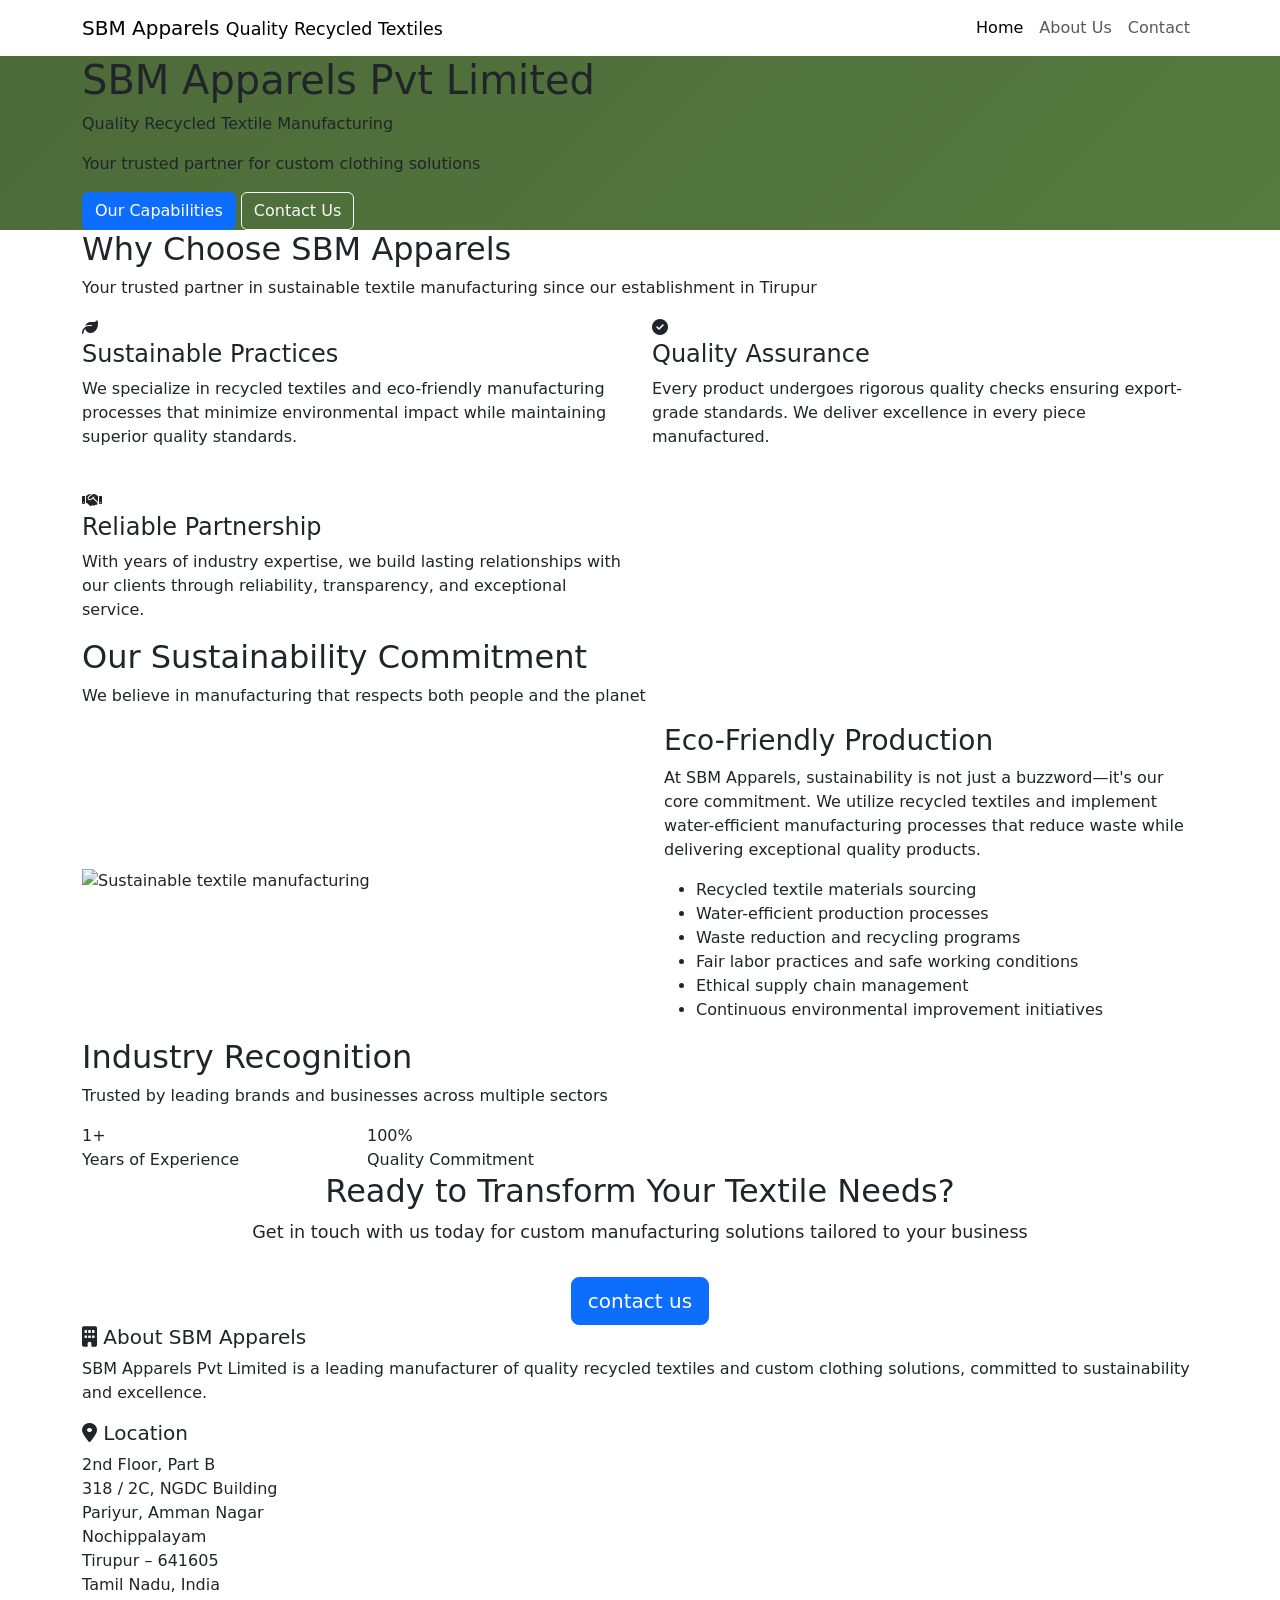
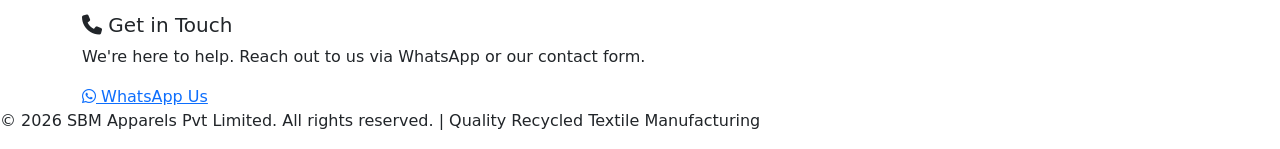
==== index.html @ 9c0b8562 "Add files via upload" ====
<!DOCTYPE html>
<html lang="en">
<head>
    <meta charset="UTF-8">
    <meta name="viewport" content="width=device-width, initial-scale=1.0">
    <meta name="description" content="SBM Apparels Pvt Limited - Quality Recycled Textile Manufacturing. Your trusted partner for custom clothing solutions.">
    <meta name="keywords" content="textile manufacturing, recycled textiles, custom clothing, sustainable fashion, Tirupur">
    <meta name="author" content="SBM Apparels Pvt Limited">

    <title>SBM Apparels - Quality Recycled Textile Manufacturing</title>

    <!-- Bootstrap 5 CSS -->
    <link href="https://cdn.jsdelivr.net/npm/bootstrap@5.3.0/dist/css/bootstrap.min.css" rel="stylesheet">

    <!-- Google Fonts -->
    <link rel="preconnect" href="https://fonts.googleapis.com">
    <link rel="preconnect" href="https://fonts.gstatic.com" crossorigin>
    <link href="https://fonts.googleapis.com/css2?family=Montserrat:wght@600;700;800&family=Open+Sans:wght@400;600;700&family=Poppins:wght@600;700;800&display=swap" rel="stylesheet">

    <!-- Font Awesome Icons -->
    <link rel="stylesheet" href="https://cdnjs.cloudflare.com/ajax/libs/font-awesome/6.4.0/css/all.min.css">

    <!-- Custom CSS -->
    <link rel="stylesheet" href="css/style.css">
</head>
<body>
    <!-- ========================================
         Navigation Bar
         ======================================== -->
    <nav class="navbar navbar-expand-lg navbar-light">
        <div class="container">
            <a class="navbar-brand" href="index.html">
                SBM Apparels
                <small>Quality Recycled Textiles</small>
            </a>
            <button class="navbar-toggler" type="button" data-bs-toggle="collapse" data-bs-target="#navbarNav" aria-controls="navbarNav" aria-expanded="false" aria-label="Toggle navigation">
                <span class="navbar-toggler-icon"></span>
            </button>
            <div class="collapse navbar-collapse" id="navbarNav">
                <ul class="navbar-nav ms-auto">
                    <li class="nav-item">
                        <a class="nav-link active" aria-current="page" href="index.html">Home</a>
                    </li>
                    <li class="nav-item">
                        <a class="nav-link" href="about.html">About Us</a>
                    </li>
                    <li class="nav-item">
                        <a class="nav-link" href="contact.html">Contact</a>
                    </li>
                </ul>
            </div>
        </div>
    </nav>

    <!-- ========================================
         Hero Section
         ======================================== -->
    <section class="hero" style="background: linear-gradient(135deg, rgba(45, 80, 22, 0.85) 0%, rgba(61, 107, 33, 0.85) 100%), url('https://images.unsplash.com/photo-1595777712802-146e77f70fbb?w=1200&h=600&fit=crop&q=80') center/cover; background-attachment: fixed;">
        <div class="container">
            <div class="hero-content">
                <h1>SBM Apparels Pvt Limited</h1>
                <p class="tagline">Quality Recycled Textile Manufacturing</p>
                <p class="description">Your trusted partner for custom clothing solutions</p>
                <div class="hero-buttons">
                    <a href="about.html" class="btn btn-primary">Our Capabilities</a>
                    <a href="contact.html" class="btn btn-outline-light">Contact Us</a>
                </div>
            </div>
        </div>
    </section>

    <!-- ========================================
         About Overview Section
         ======================================== -->
    <section class="white-bg">
        <div class="container">
            <div class="section-title">
                <h2>Why Choose SBM Apparels</h2>
                <p>Your trusted partner in sustainable textile manufacturing since our establishment in Tirupur</p>
            </div>
            <div class="row g-4">
                <div class="col-lg-6 col-md-6 col-sm-12">
                    <div class="feature-card">
                        <div class="feature-card-icon">
                            <i class="fas fa-leaf"></i>
                        </div>
                        <h4>Sustainable Practices</h4>
                        <p>We specialize in recycled textiles and eco-friendly manufacturing processes that minimize environmental impact while maintaining superior quality standards.</p>
                    </div>
                </div>
                <div class="col-lg-6 col-md-6 col-sm-12">
                    <div class="feature-card">
                        <div class="feature-card-icon">
                            <i class="fas fa-check-circle"></i>
                        </div>
                        <h4>Quality Assurance</h4>
                        <p>Every product undergoes rigorous quality checks ensuring export-grade standards. We deliver excellence in every piece manufactured.</p>
                    </div>
                </div>

                <div class="col-lg-6 col-md-6 col-sm-12">
                    <div class="feature-card">
                        <div class="feature-card-icon">
                            <i class="fas fa-handshake"></i>
                        </div>
                        <h4>Reliable Partnership</h4>
                        <p>With years of industry expertise, we build lasting relationships with our clients through reliability, transparency, and exceptional service.</p>
                    </div>
                </div>
            </div>
        </div>
    </section>

    <!-- ========================================
         Sustainability Commitment Section
         ======================================== -->
    <section class="light-bg">
        <div class="container">
            <div class="section-title">
                <h2>Our Sustainability Commitment</h2>
                <p>We believe in manufacturing that respects both people and the planet</p>
            </div>
            <div class="row g-5 align-items-center">
                <div class="col-lg-6">
                    <div class="about-image">
                        <img src="https://img1.wsimg.com/isteam/ip/bd85899a-4294-4161-8b5e-958c610dc380/5889-Hengbang_BD8_rotor_spinning_machine%20.jpg/:/rs=w:984,h:517" alt="Sustainable textile manufacturing">
                    </div>
                </div>
                <div class="col-lg-6">
                    <div class="about-text">
                        <h3>Eco-Friendly Production</h3>
                        <p>At SBM Apparels, sustainability is not just a buzzword—it's our core commitment. We utilize recycled textiles and implement water-efficient manufacturing processes that reduce waste while delivering exceptional quality products.</p>
                        <ul>
                            <li>Recycled textile materials sourcing</li>
                            <li>Water-efficient production processes</li>
                            <li>Waste reduction and recycling programs</li>
                            <li>Fair labor practices and safe working conditions</li>
                            <li>Ethical supply chain management</li>
                            <li>Continuous environmental improvement initiatives</li>
                        </ul>
                    </div>
                </div>
            </div>
        </div>
    </section>



    <!-- ========================================
         Trust Indicators Section
         ======================================== -->
    <section class="light-bg">
        <div class="container">
            <div class="section-title">
                <h2>Industry Recognition</h2>
                <p>Trusted by leading brands and businesses across multiple sectors</p>
            </div>
            <div class="row g-4">
                <div class="col-lg-3 col-md-6 col-sm-6">
                    <div class="trust-indicator">
                        <div class="trust-number">1+</div>
                        <div class="trust-label">Years of Experience</div>
                    </div>
                </div>

                <div class="col-lg-3 col-md-6 col-sm-6">
                    <div class="trust-indicator">
                        <div class="trust-number">100%</div>
                        <div class="trust-label">Quality Commitment</div>
                    </div>
                </div>
            </div>
        </div>
    </section>

    <!-- ========================================
         Call-to-Action Section
         ======================================== -->
    <section class="white-bg">
        <div class="container text-center">
            <h2>Ready to Transform Your Textile Needs?</h2>
            <p style="font-size: 1.1rem; color: var(--text-light); margin-bottom: 2rem;">Get in touch with us today for custom manufacturing solutions tailored to your business</p>
            <a href="contact.html" class="btn btn-primary btn-lg">contact us</a>
        </div>
    </section>

    <!-- ========================================
         Footer
         ======================================== -->
    <footer>
        <div class="container">
            <div class="footer-content">
                <div class="footer-section">
                    <h5><i class="fas fa-building"></i> About SBM Apparels</h5>
                    <p>SBM Apparels Pvt Limited is a leading manufacturer of quality recycled textiles and custom clothing solutions, committed to sustainability and excellence.</p>
                </div>
                <div class="footer-section">
                    <h5><i class="fas fa-map-marker-alt"></i> Location</h5>
                    <p>2nd Floor, Part B<br>318 / 2C, NGDC Building<br>Pariyur, Amman Nagar<br>Nochippalayam<br>Tirupur – 641605<br>Tamil Nadu, India</p>
                </div>
                <div class="footer-section">
                    <h5><i class="fas fa-phone"></i> Get in Touch</h5>
                    <p>We're here to help. Reach out to us via WhatsApp or our contact form.</p>
                    <a href="https://wa.me/919876543210?text=Hello%20SBM%20Apparels" target="_blank" class="whatsapp-btn">
                        <i class="fab fa-whatsapp"></i> WhatsApp Us
                    </a>
                </div>
            </div>
        </div>
        <div class="footer-bottom">
            <p>&copy; 2026 SBM Apparels Pvt Limited. All rights reserved. | Quality Recycled Textile Manufacturing</p>
        </div>
    </footer>

    <!-- Scroll to Top Button -->
    <button id="scrollTopBtn" onclick="scrollToTop()" title="Go to top" style="display: none; position: fixed; bottom: 20px; right: 20px; background-color: var(--primary-green); color: white; border: none; padding: 12px 16px; border-radius: 50%; cursor: pointer; font-size: 20px; z-index: 1000;">
        <i class="fas fa-arrow-up"></i>
    </button>

    <!-- Bootstrap 5 JS Bundle -->
    <script src="https://cdn.jsdelivr.net/npm/bootstrap@5.3.0/dist/js/bootstrap.bundle.min.js"></script>

    <!-- Custom JavaScript -->
    <script src="js/script.js"></script>
</body>
</html>
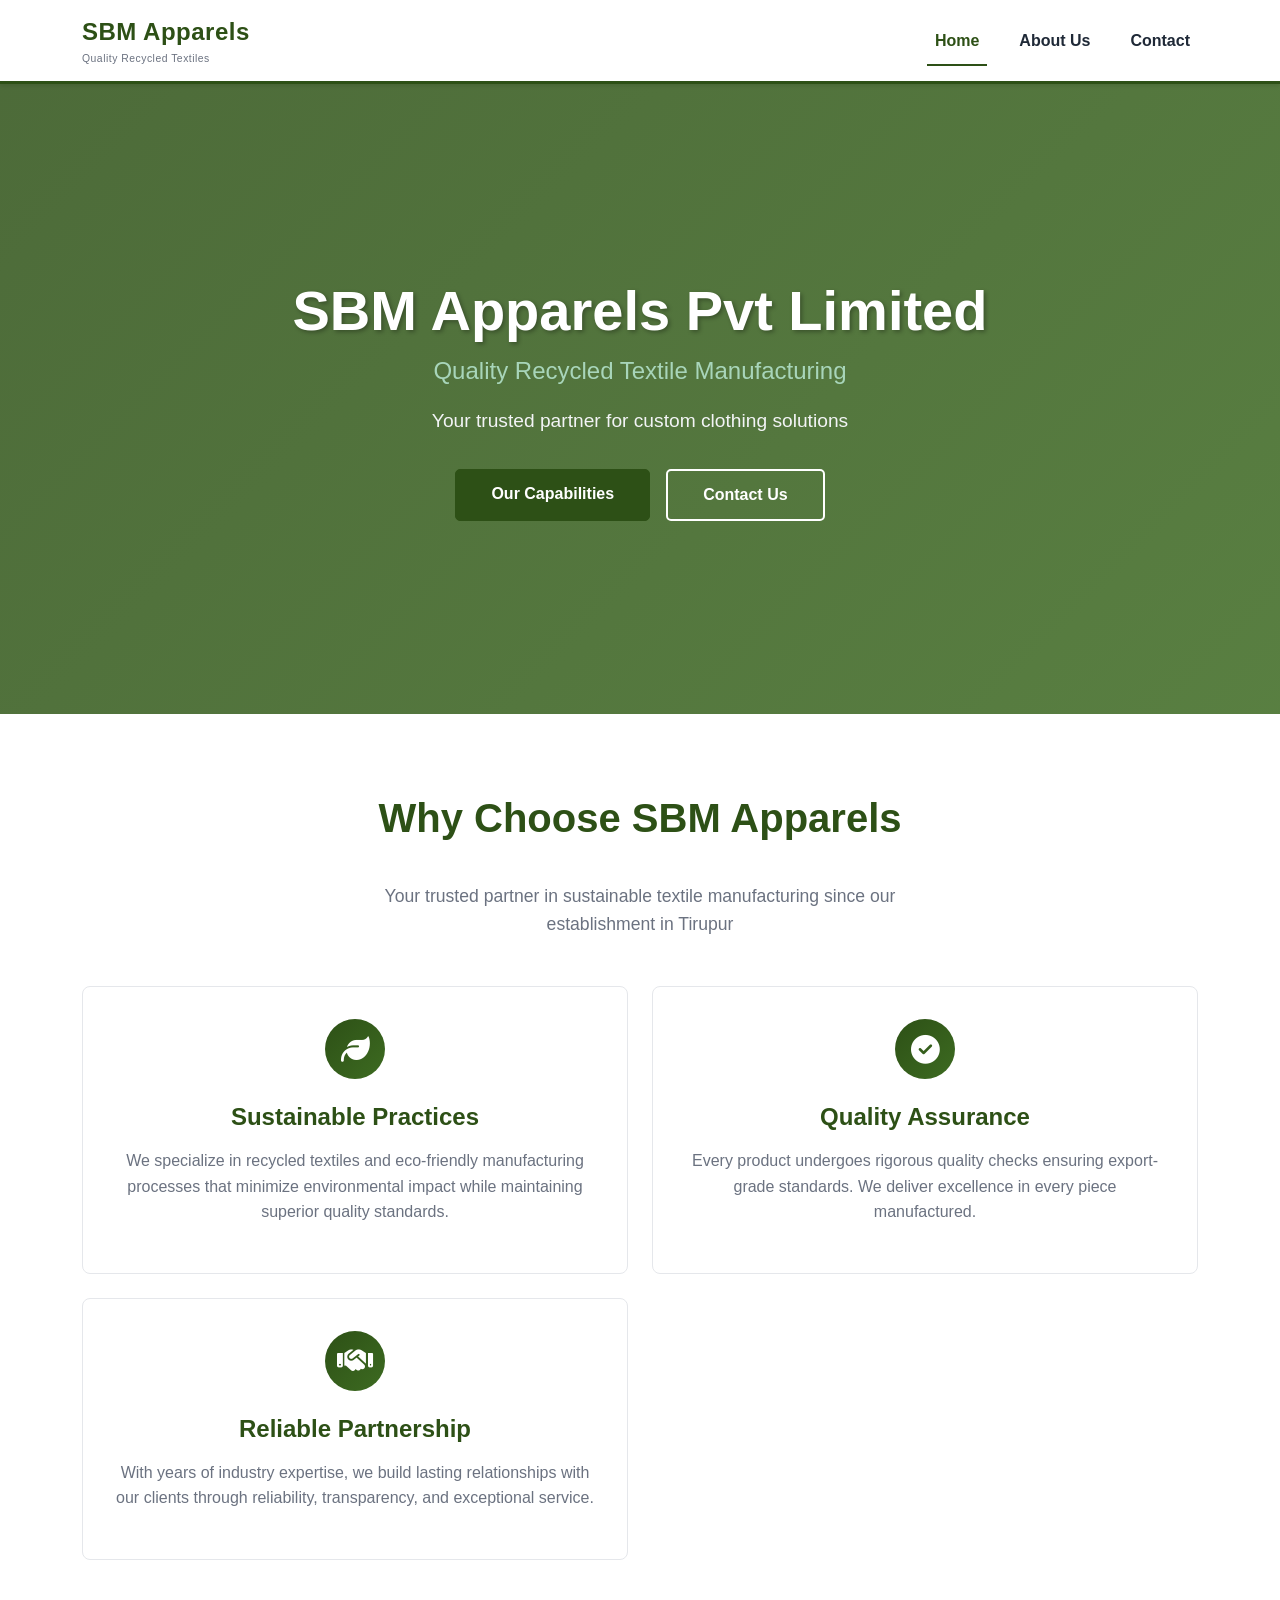
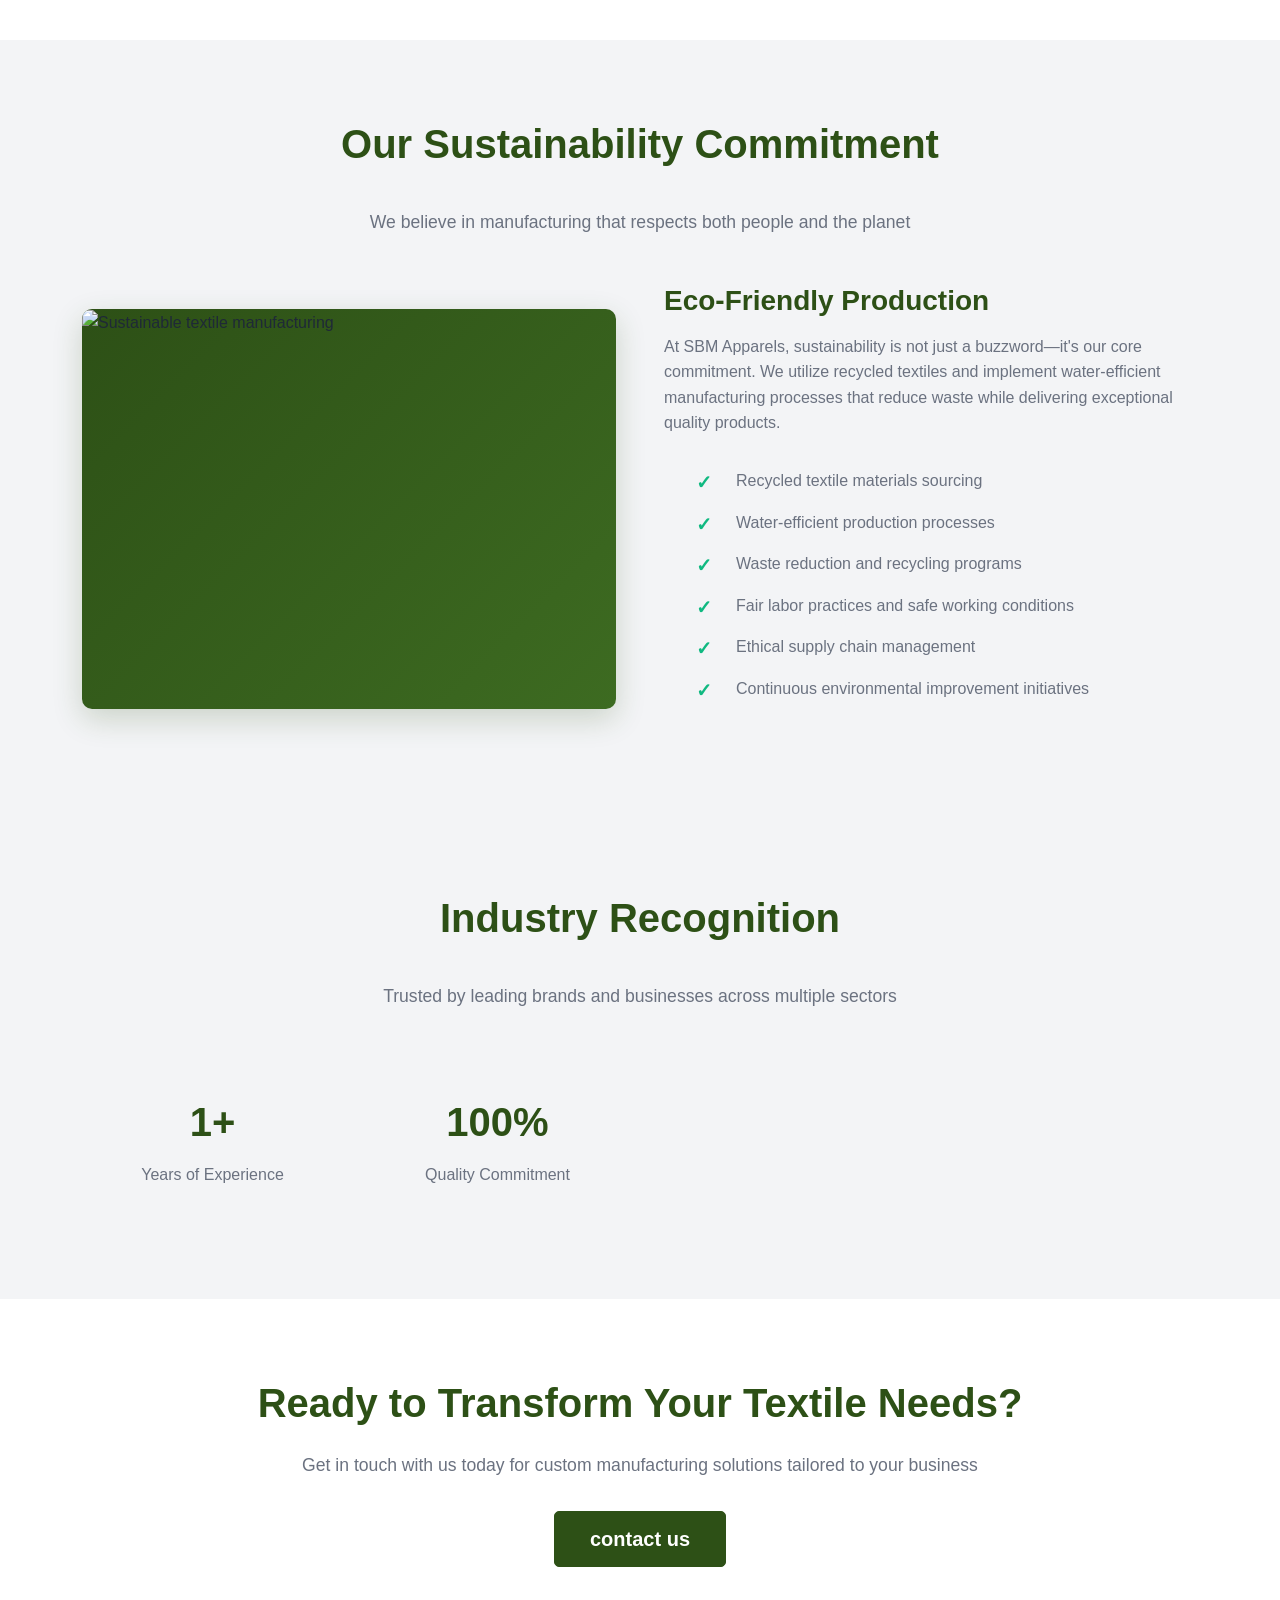
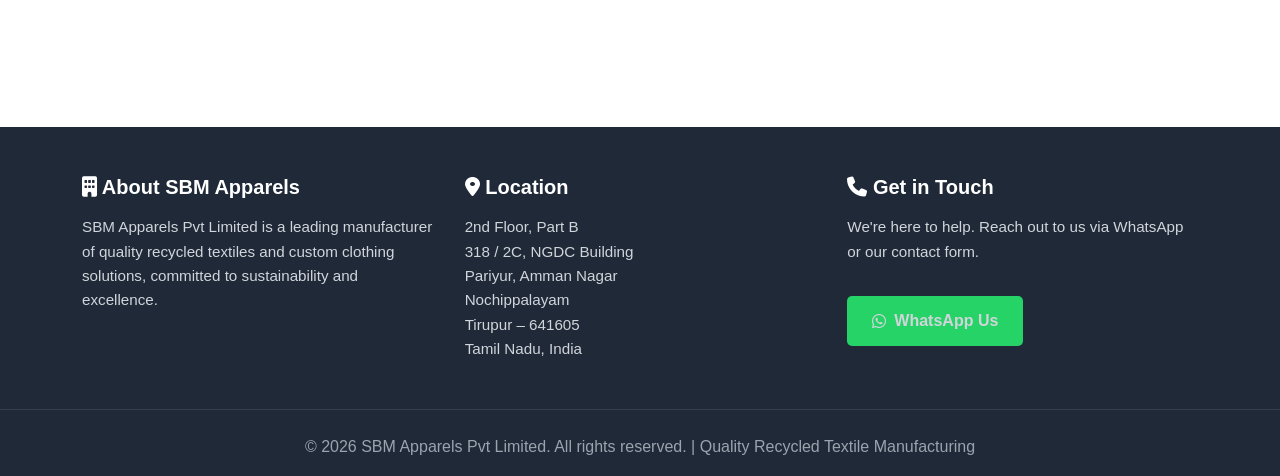
==== commit 505b0aff: "Fix HTML encoding issues in index.html" ====
--- a/index.html
+++ b/index.html
@@ -21,7 +21,7 @@
     <link rel="stylesheet" href="https://cdnjs.cloudflare.com/ajax/libs/font-awesome/6.4.0/css/all.min.css">
 
     <!-- Custom CSS -->
-    <link rel="stylesheet" href="css/style.css">
+    <link rel="stylesheet" href="style.css">
 </head>
 <body>
     <!-- ========================================
@@ -224,3 +224,4 @@
     <script src="js/script.js"></script>
 </body>
 </html>
+
--- a/style.css
+++ b/style.css
@@ -0,0 +1,1332 @@
+/* ========================================
+   SBM Apparels - Professional Corporate Style
+   ======================================== */
+
+/* Root Variables - Color Palette */
+:root {
+  --primary-green: #2d5016;
+  --secondary-green: #3d6b21;
+  --accent-dark: #1f2937;
+  --accent-navy: #1e3a8a;
+  --light-grey: #f3f4f6;
+  --white: #ffffff;
+  --text-dark: #1f2937;
+  --text-light: #6b7280;
+  --border-light: #e5e7eb;
+  --success-green: #10b981;
+}
+
+/* ========================================
+   Global Styles
+   ======================================== */
+
+* {
+  margin: 0;
+  padding: 0;
+  box-sizing: border-box;
+}
+
+html {
+  scroll-behavior: smooth;
+}
+
+body {
+  font-family: 'Open Sans', 'Roboto', sans-serif;
+  color: var(--text-dark);
+  line-height: 1.6;
+  background-color: var(--white);
+}
+
+h1, h2, h3, h4, h5, h6 {
+  font-family: 'Poppins', 'Montserrat', sans-serif;
+  font-weight: 700;
+  color: var(--text-dark);
+}
+
+h1 {
+  font-size: 3.5rem;
+}
+
+h2 {
+  font-size: 2.5rem;
+  margin-bottom: 1.5rem;
+  color: var(--primary-green);
+}
+
+h3 {
+  font-size: 1.75rem;
+  margin-bottom: 1rem;
+}
+
+p {
+  color: var(--text-light);
+  margin-bottom: 1rem;
+}
+
+/* ========================================
+   Navigation Bar
+   ======================================== */
+
+.navbar {
+  background-color: var(--white);
+  box-shadow: 0 2px 4px rgba(0, 0, 0, 0.1);
+  position: sticky;
+  top: 0;
+  z-index: 1030;
+  border-bottom: 3px solid var(--primary-green);
+}
+
+.navbar-brand {
+  font-family: 'Poppins', sans-serif;
+  font-weight: 700;
+  font-size: 1.5rem;
+  color: var(--primary-green) !important;
+  letter-spacing: 0.5px;
+}
+
+.navbar-brand small {
+  font-size: 0.65rem;
+  display: block;
+  color: var(--text-light);
+  font-weight: 500;
+}
+
+.nav-link {
+  color: var(--text-dark) !important;
+  font-weight: 600;
+  margin-left: 1.5rem;
+  position: relative;
+  transition: all 0.3s ease;
+}
+
+.nav-link::after {
+  content: '';
+  position: absolute;
+  width: 0;
+  height: 2px;
+  bottom: -5px;
+  left: 0;
+  background-color: var(--primary-green);
+  transition: width 0.3s ease;
+}
+
+.nav-link:hover::after {
+  width: 100%;
+}
+
+.nav-link.active {
+  color: var(--primary-green) !important;
+}
+
+.nav-link.active::after {
+  width: 100%;
+}
+
+/* ========================================
+   Hero Section
+   ======================================== */
+
+.hero {
+  background: linear-gradient(135deg, rgba(45, 80, 22, 0.85) 0%, rgba(61, 107, 33, 0.85) 100%),
+    url('https://images.unsplash.com/photo-1578762996442-48f60103fc96?w=1200&h=600&fit=crop') center/cover;
+  background-attachment: fixed;
+  color: var(--white);
+  padding: 120px 0;
+  text-align: center;
+  display: flex;
+  align-items: center;
+  justify-content: center;
+  min-height: 70vh;
+}
+
+.hero-content h1 {
+  color: var(--white);
+  margin-bottom: 0.5rem;
+  font-size: 3.5rem;
+  font-weight: 800;
+  text-shadow: 2px 2px 4px rgba(0, 0, 0, 0.3);
+}
+
+.hero-content .tagline {
+  font-size: 1.5rem;
+  color: #a8d5ba;
+  margin-bottom: 1rem;
+  font-weight: 500;
+}
+
+.hero-content .description {
+  font-size: 1.2rem;
+  color: var(--light-grey);
+  margin-bottom: 2rem;
+  max-width: 600px;
+  margin-left: auto;
+  margin-right: auto;
+}
+
+.hero-buttons {
+  display: flex;
+  gap: 1rem;
+  justify-content: center;
+  flex-wrap: wrap;
+}
+
+/* ========================================
+   Buttons
+   ======================================== */
+
+.btn-primary,
+.btn-outline-light {
+  font-weight: 600;
+  padding: 12px 35px;
+  border-radius: 5px;
+  transition: all 0.3s ease;
+  font-family: 'Poppins', sans-serif;
+  text-decoration: none;
+}
+
+.btn-primary {
+  background-color: var(--primary-green);
+  border-color: var(--primary-green);
+  color: var(--white);
+}
+
+.btn-primary:hover {
+  background-color: var(--secondary-green);
+  border-color: var(--secondary-green);
+  transform: translateY(-2px);
+  box-shadow: 0 5px 15px rgba(45, 80, 22, 0.3);
+}
+
+.btn-outline-light {
+  border: 2px solid var(--white);
+  color: var(--white);
+  background-color: transparent;
+}
+
+.btn-outline-light:hover {
+  background-color: var(--white);
+  color: var(--primary-green);
+  transform: translateY(-2px);
+}
+
+/* ========================================
+   Section Styles
+   ======================================== */
+
+section {
+  padding: 80px 0;
+}
+
+section.light-bg {
+  background-color: var(--light-grey);
+}
+
+section.white-bg {
+  background-color: var(--white);
+}
+
+.section-title {
+  text-align: center;
+  margin-bottom: 3rem;
+}
+
+.section-title h2 {
+  position: relative;
+  display: inline-block;
+}
+
+.section-title h2::after {
+  content: '';
+  position: absolute;
+  width: 60px;
+  height: 4px;
+  background-color: var(--primary-green);
+  bottom: -15px;
+  left: 50%;
+  transform: translateX(-50%);
+  border-radius: 2px;
+}
+
+.section-title p {
+  color: var(--text-light);
+  font-size: 1.1rem;
+  max-width: 600px;
+  margin: 1rem auto 0;
+}
+
+/* ========================================
+   Card Styles
+   ======================================== */
+
+.feature-card {
+  background: var(--white);
+  border: 1px solid var(--border-light);
+  border-radius: 8px;
+  padding: 2rem;
+  text-align: center;
+  transition: all 0.3s ease;
+  height: 100%;
+}
+
+.feature-card:hover {
+  box-shadow: 0 10px 30px rgba(45, 80, 22, 0.15);
+  transform: translateY(-5px);
+  border-color: var(--primary-green);
+}
+
+.feature-card-icon {
+  width: 60px;
+  height: 60px;
+  background: linear-gradient(135deg, var(--primary-green), var(--secondary-green));
+  border-radius: 50%;
+  display: flex;
+  align-items: center;
+  justify-content: center;
+  margin: 0 auto 1.5rem;
+  font-size: 1.8rem;
+  color: var(--white);
+}
+
+.feature-card h4 {
+  color: var(--primary-green);
+  margin-bottom: 1rem;
+}
+
+.feature-card p {
+  color: var(--text-light);
+}
+
+/* ========================================
+   About Section
+   ======================================== */
+
+.about-content {
+  display: grid;
+  grid-template-columns: 1fr 1fr;
+  gap: 3rem;
+  align-items: center;
+}
+
+.about-image {
+  background: linear-gradient(135deg, var(--primary-green), var(--secondary-green));
+  border-radius: 10px;
+  overflow: hidden;
+  box-shadow: 0 10px 30px rgba(45, 80, 22, 0.2);
+  min-height: 400px;
+}
+
+.about-image img {
+  width: 100%;
+  height: 100%;
+  object-fit: cover;
+}
+
+.about-text h3 {
+  color: var(--primary-green);
+}
+
+.about-text ul {
+  list-style: none;
+  margin: 1.5rem 0;
+}
+
+.about-text li {
+  padding: 0.5rem 0 0.5rem 2.5rem;
+  position: relative;
+  color: var(--text-light);
+}
+
+.about-text li::before {
+  content: '✓';
+  position: absolute;
+  left: 0;
+  color: var(--success-green);
+  font-weight: bold;
+  font-size: 1.2rem;
+}
+
+/* ========================================
+   Product Grid
+   ======================================== */
+
+.product-grid {
+  display: grid;
+  grid-template-columns: repeat(auto-fit, minmax(280px, 1fr));
+  gap: 2rem;
+}
+
+.product-card {
+  background: var(--white);
+  border-radius: 8px;
+  overflow: hidden;
+  box-shadow: 0 4px 15px rgba(0, 0, 0, 0.1);
+  transition: all 0.3s ease;
+}
+
+.product-card:hover {
+  transform: translateY(-8px);
+  box-shadow: 0 10px 30px rgba(45, 80, 22, 0.2);
+}
+
+.product-image {
+  height: 250px;
+  background: linear-gradient(135deg, var(--primary-green), var(--secondary-green));
+  display: flex;
+  align-items: center;
+  justify-content: center;
+  color: var(--white);
+  font-size: 3rem;
+  overflow: hidden;
+}
+
+.product-image img {
+  width: 100%;
+  height: 100%;
+  object-fit: cover;
+}
+
+.product-content {
+  padding: 1.5rem;
+}
+
+.product-content h4 {
+  color: var(--primary-green);
+  margin-bottom: 0.5rem;
+}
+
+.product-content p {
+  font-size: 0.95rem;
+  color: var(--text-light);
+}
+
+/* ========================================
+   Trust Indicators
+   ======================================== */
+
+.trust-indicator {
+  text-align: center;
+  padding: 2rem;
+}
+
+.trust-number {
+  font-size: 2.5rem;
+  font-weight: 800;
+  color: var(--primary-green);
+}
+
+.trust-label {
+  color: var(--text-light);
+  font-weight: 500;
+  margin-top: 0.5rem;
+}
+
+/* ========================================
+   Contact Form
+   ======================================== */
+
+.contact-form {
+  background: var(--white);
+  padding: 2rem;
+  border-radius: 8px;
+  box-shadow: 0 4px 15px rgba(0, 0, 0, 0.1);
+}
+
+.form-control {
+  border: 1px solid var(--border-light);
+  border-radius: 5px;
+  padding: 0.75rem 1rem;
+  font-family: 'Open Sans', sans-serif;
+  transition: all 0.3s ease;
+}
+
+.form-control:focus {
+  border-color: var(--primary-green);
+  box-shadow: 0 0 0 0.2rem rgba(45, 80, 22, 0.15);
+}
+
+.form-label {
+  color: var(--text-dark);
+  font-weight: 600;
+  margin-bottom: 0.5rem;
+}
+
+/* ========================================
+   Contact Info
+   ======================================== */
+
+.contact-info {
+  background: var(--light-grey);
+  padding: 2rem;
+  border-radius: 8px;
+  margin-bottom: 2rem;
+}
+
+.contact-info-item {
+  margin-bottom: 1.5rem;
+}
+
+.contact-info-title {
+  font-weight: 700;
+  color: var(--primary-green);
+  margin-bottom: 0.5rem;
+}
+
+.contact-info-text {
+  color: var(--text-light);
+  line-height: 1.8;
+}
+
+.whatsapp-btn {
+  display: inline-flex;
+  align-items: center;
+  gap: 0.5rem;
+  background-color: #25d366;
+  color: var(--white);
+  padding: 12px 25px;
+  border-radius: 5px;
+  text-decoration: none;
+  font-weight: 600;
+  transition: all 0.3s ease;
+  margin-top: 1rem;
+}
+
+.whatsapp-btn:hover {
+  background-color: #1ea853;
+  transform: translateY(-2px);
+  box-shadow: 0 5px 15px rgba(37, 211, 102, 0.3);
+}
+
+/* ========================================
+   Map Container
+   ======================================== */
+
+.map-container {
+  position: relative;
+  width: 100%;
+  padding-bottom: 56.25%;
+  height: 0;
+  overflow: hidden;
+  border-radius: 8px;
+  box-shadow: 0 4px 15px rgba(0, 0, 0, 0.1);
+  margin-top: 2rem;
+}
+
+.map-container iframe {
+  position: absolute;
+  top: 0;
+  left: 0;
+  width: 100%;
+  height: 100%;
+  border: none;
+  border-radius: 8px;
+}
+
+/* ========================================
+   Footer
+   ======================================== */
+
+footer {
+  background-color: var(--accent-dark);
+  color: var(--white);
+  padding: 3rem 0 1rem;
+  margin-top: 5rem;
+}
+
+.footer-content {
+  display: grid;
+  grid-template-columns: repeat(auto-fit, minmax(250px, 1fr));
+  gap: 2rem;
+  margin-bottom: 2rem;
+}
+
+.footer-section h5 {
+  color: var(--white);
+  margin-bottom: 1rem;
+  font-weight: 700;
+}
+
+.footer-section p {
+  color: #d1d5db;
+  font-size: 0.95rem;
+}
+
+.footer-section ul {
+  list-style: none;
+}
+
+.footer-section li {
+  margin-bottom: 0.5rem;
+}
+
+.footer-section a {
+  color: #d1d5db;
+  text-decoration: none;
+  transition: color 0.3s ease;
+}
+
+.footer-section a:hover {
+  color: var(--primary-green);
+}
+
+.footer-bottom {
+  border-top: 1px solid rgba(255, 255, 255, 0.1);
+  padding-top: 1.5rem;
+  text-align: center;
+  color: #9ca3af;
+}
+
+.footer-bottom p {
+  color: #9ca3af;
+  margin: 0;
+}
+
+/* ========================================
+   Breadcrumb
+   ======================================== */
+
+.breadcrumb {
+  background-color: var(--light-grey);
+  padding: 1rem 0;
+  border-radius: 0;
+}
+
+.breadcrumb-item.active {
+  color: var(--text-light);
+}
+
+.breadcrumb-item a {
+  color: var(--primary-green);
+  text-decoration: none;
+}
+
+.breadcrumb-item a:hover {
+  text-decoration: underline;
+}
+
+/* ========================================
+   Responsive Design
+   ======================================== */
+
+@media (max-width: 768px) {
+  h1 {
+    font-size: 2.5rem;
+  }
+
+  h2 {
+    font-size: 1.8rem;
+    margin-bottom: 1rem;
+  }
+
+  h3 {
+    font-size: 1.3rem;
+  }
+
+  .hero {
+    padding: 60px 0;
+    min-height: auto;
+  }
+
+  .hero-content h1 {
+    font-size: 2rem;
+  }
+
+  .hero-content .tagline {
+    font-size: 1.1rem;
+  }
+
+  .hero-content .description {
+    font-size: 1rem;
+  }
+
+  .hero-buttons {
+    flex-direction: column;
+    align-items: center;
+  }
+
+  .btn-primary,
+  .btn-outline-light {
+    width: 100%;
+    max-width: 300px;
+  }
+
+  section {
+    padding: 50px 0;
+  }
+
+  .about-content {
+    grid-template-columns: 1fr;
+    gap: 2rem;
+  }
+
+  .about-image {
+    min-height: 300px;
+  }
+
+  .nav-link {
+    margin-left: 0;
+    padding: 0.5rem 0;
+  }
+
+  .footer-content {
+    grid-template-columns: 1fr;
+  }
+
+  .product-grid {
+    grid-template-columns: 1fr;
+  }
+
+  .section-title h2::after {
+    width: 40px;
+  }
+}
+
+@media (max-width: 480px) {
+  h1 {
+    font-size: 1.8rem;
+  }
+
+  h2 {
+    font-size: 1.4rem;
+  }
+
+  .hero-content h1 {
+    font-size: 1.5rem;
+  }
+
+  .hero-content .tagline {
+    font-size: 0.9rem;
+  }
+
+  .navbar-brand {
+    font-size: 1.1rem;
+  }
+
+  .contact-form,
+  .contact-info {
+    padding: 1.5rem;
+  }
+}
+
+/* ========================================
+   Advanced Animations & Keyframes
+   ======================================== */
+
+@keyframes slideInFromLeft {
+  from {
+    opacity: 0;
+    transform: translateX(-100px);
+  }
+  to {
+    opacity: 1;
+    transform: translateX(0);
+  }
+}
+
+@keyframes slideInFromRight {
+  from {
+    opacity: 0;
+    transform: translateX(100px);
+  }
+  to {
+    opacity: 1;
+    transform: translateX(0);
+  }
+}
+
+@keyframes slideInFromTop {
+  from {
+    opacity: 0;
+    transform: translateY(-100px);
+  }
+  to {
+    opacity: 1;
+    transform: translateY(0);
+  }
+}
+
+@keyframes slideInFromBottom {
+  from {
+    opacity: 0;
+    transform: translateY(100px);
+  }
+  to {
+    opacity: 1;
+    transform: translateY(0);
+  }
+}
+
+@keyframes fadeIn {
+  from {
+    opacity: 0;
+  }
+  to {
+    opacity: 1;
+  }
+}
+
+@keyframes scaleIn {
+  from {
+    opacity: 0;
+    transform: scale(0.8);
+  }
+  to {
+    opacity: 1;
+    transform: scale(1);
+  }
+}
+
+@keyframes bounce {
+  0%, 100% {
+    transform: translateY(0);
+  }
+  50% {
+    transform: translateY(-10px);
+  }
+}
+
+@keyframes pulse {
+  0%, 100% {
+    opacity: 1;
+  }
+  50% {
+    opacity: 0.7;
+  }
+}
+
+@keyframes shimmer {
+  0% {
+    background-position: -1000px 0;
+  }
+  100% {
+    background-position: 1000px 0;
+  }
+}
+
+@keyframes glow {
+  0%, 100% {
+    box-shadow: 0 0 5px rgba(45, 80, 22, 0.3);
+  }
+  50% {
+    box-shadow: 0 0 20px rgba(45, 80, 22, 0.6);
+  }
+}
+
+@keyframes float {
+  0%, 100% {
+    transform: translateY(0px);
+  }
+  50% {
+    transform: translateY(-20px);
+  }
+}
+
+@keyframes rotateIn {
+  from {
+    opacity: 0;
+    transform: rotate(-10deg);
+  }
+  to {
+    opacity: 1;
+    transform: rotate(0deg);
+  }
+}
+
+@keyframes expandHeight {
+  from {
+    height: 0;
+    opacity: 0;
+  }
+  to {
+    height: auto;
+    opacity: 1;
+  }
+}
+
+/* Animation Application Classes */
+
+.animate-fade {
+  animation: fadeIn 0.8s ease-out;
+}
+
+.animate-slide-left {
+  animation: slideInFromLeft 0.8s ease-out;
+}
+
+.animate-slide-right {
+  animation: slideInFromRight 0.8s ease-out;
+}
+
+.animate-slide-top {
+  animation: slideInFromTop 0.8s ease-out;
+}
+
+.animate-slide-bottom {
+  animation: slideInFromBottom 0.8s ease-out;
+}
+
+.animate-scale {
+  animation: scaleIn 0.8s ease-out;
+}
+
+.animate-bounce {
+  animation: bounce 1s infinite;
+}
+
+.animate-pulse {
+  animation: pulse 2s infinite;
+}
+
+.animate-glow {
+  animation: glow 2s infinite;
+}
+
+.animate-float {
+  animation: float 3s ease-in-out infinite;
+}
+
+.animate-rotate {
+  animation: rotateIn 0.8s ease-out;
+}
+
+/* Hero Animations */
+
+.hero {
+  animation: fadeIn 1s ease-out;
+}
+
+.hero-content h1 {
+  animation: slideInFromTop 0.8s ease-out 0.2s both;
+}
+
+.hero-content .tagline {
+  animation: slideInFromTop 0.8s ease-out 0.4s both;
+}
+
+.hero-content .description {
+  animation: slideInFromTop 0.8s ease-out 0.6s both;
+}
+
+.hero-buttons {
+  animation: slideInFromBottom 0.8s ease-out 0.8s both;
+}
+
+.hero-buttons .btn {
+  animation: scaleIn 0.6s ease-out 0.9s both;
+}
+
+.hero-buttons .btn:nth-child(2) {
+  animation-delay: 1.1s;
+}
+
+/* Section Title Animations */
+
+.section-title {
+  animation: slideInFromBottom 0.8s ease-out;
+}
+
+.section-title h2::after {
+  animation: expandHeight 0.8s ease-out 0.3s both;
+}
+
+/* Card Animations with Stagger Effect */
+
+.feature-card {
+  animation: slideInFromBottom 0.6s ease-out backwards;
+}
+
+.feature-card:nth-child(1) {
+  animation-delay: 0.1s;
+}
+
+.feature-card:nth-child(2) {
+  animation-delay: 0.2s;
+}
+
+.feature-card:nth-child(3) {
+  animation-delay: 0.3s;
+}
+
+.feature-card:nth-child(4) {
+  animation-delay: 0.4s;
+}
+
+.feature-card:nth-child(5) {
+  animation-delay: 0.5s;
+}
+
+.feature-card:nth-child(6) {
+  animation-delay: 0.6s;
+}
+
+.feature-card:hover {
+  animation: glow 2s infinite;
+}
+
+/* Product Card Animations */
+
+.product-card {
+  animation: slideInFromBottom 0.6s ease-out backwards;
+  transition: all 0.4s cubic-bezier(0.175, 0.885, 0.32, 1.275);
+}
+
+.product-card:nth-child(1) {
+  animation-delay: 0.1s;
+}
+
+.product-card:nth-child(2) {
+  animation-delay: 0.2s;
+}
+
+.product-card:nth-child(3) {
+  animation-delay: 0.3s;
+}
+
+.product-card:nth-child(4) {
+  animation-delay: 0.4s;
+}
+
+.product-card:nth-child(5) {
+  animation-delay: 0.5s;
+}
+
+.product-card:nth-child(6) {
+  animation-delay: 0.6s;
+}
+
+.product-card:hover {
+  animation: bounce 0.8s;
+  box-shadow: 0 20px 40px rgba(45, 80, 22, 0.3);
+}
+
+.product-image {
+  animation: float 4s ease-in-out infinite;
+}
+
+/* About Section Animations */
+
+.about-image {
+  animation: slideInFromLeft 0.8s ease-out;
+}
+
+.about-text {
+  animation: slideInFromRight 0.8s ease-out;
+}
+
+/* Form Animations */
+
+.form-control {
+  transition: all 0.4s ease;
+}
+
+.form-control:focus {
+  animation: glow 1.5s infinite;
+  transform: scale(1.02);
+}
+
+.contact-info {
+  animation: slideInFromLeft 0.8s ease-out;
+}
+
+.contact-form {
+  animation: slideInFromRight 0.8s ease-out;
+}
+
+/* Button Animations */
+
+.btn {
+  transition: all 0.4s cubic-bezier(0.175, 0.885, 0.32, 1.275);
+  position: relative;
+}
+
+.btn:hover {
+  animation: bounce 0.6s ease-out;
+}
+
+.btn::before {
+  content: '';
+  position: absolute;
+  top: 0;
+  left: -100%;
+  width: 100%;
+  height: 100%;
+  background: rgba(255, 255, 255, 0.2);
+  transition: left 0.5s ease;
+}
+
+.btn:hover::before {
+  left: 100%;
+}
+
+/* Navigation Animations */
+
+.navbar {
+  animation: slideInFromTop 0.6s ease-out;
+}
+
+.nav-link {
+  position: relative;
+  transition: all 0.4s cubic-bezier(0.175, 0.885, 0.32, 1.275);
+}
+
+.nav-link:hover {
+  animation: bounce 0.4s ease-out;
+}
+
+/* Footer Animations */
+
+footer {
+  animation: slideInFromBottom 0.8s ease-out;
+}
+
+.footer-section {
+  animation: slideInFromBottom 0.6s ease-out backwards;
+}
+
+.footer-section:nth-child(1) {
+  animation-delay: 0.1s;
+}
+
+.footer-section:nth-child(2) {
+  animation-delay: 0.2s;
+}
+
+.footer-section:nth-child(3) {
+  animation-delay: 0.3s;
+}
+
+/* Trust Indicators Animations */
+
+.trust-indicator {
+  animation: scaleIn 0.8s ease-out backwards;
+}
+
+.trust-number {
+  animation: bounce 1s infinite;
+  display: inline-block;
+}
+
+/* Scroll Reveal Animations */
+
+.scroll-reveal {
+  opacity: 0;
+  animation: slideInFromBottom 0.8s ease-out forwards;
+}
+
+/* Utility Classes */
+
+.text-primary-green {
+  color: var(--primary-green);
+}
+
+.bg-primary-green {
+  background-color: var(--primary-green);
+}
+
+.shadow-sm {
+  box-shadow: 0 1px 3px rgba(0, 0, 0, 0.1);
+}
+
+.shadow-lg {
+  box-shadow: 0 10px 30px rgba(0, 0, 0, 0.15);
+}
+
+.transition {
+  transition: all 0.3s ease;
+}
+/* ========================================
+   Ripple Effect Animation
+   ======================================== */
+.btn {
+  position: relative;
+  overflow: hidden;
+}
+
+.ripple {
+  position: absolute;
+  border-radius: 50%;
+  background: rgba(255, 255, 255, 0.6);
+  transform: scale(0);
+  animation: ripple-animation 0.6s ease-out;
+  pointer-events: none;
+}
+
+@keyframes ripple-animation {
+  to {
+    transform: scale(4);
+    opacity: 0;
+  }
+}
+
+/* ========================================
+   Advanced Scroll Animations
+   ======================================== */
+
+/* Hero Content Sequential Animations */
+.hero-content h1 {
+  animation: slideInFromTop 0.8s cubic-bezier(0.34, 1.56, 0.64, 1) 0.2s both;
+}
+
+.hero-content .tagline {
+  animation: slideInFromLeft 0.8s ease-out 0.4s both;
+}
+
+.hero-content p {
+  animation: slideInFromRight 0.8s ease-out 0.6s both;
+}
+
+.hero-buttons .btn {
+  animation: slideInFromBottom 0.8s ease-out forwards;
+}
+
+.hero-buttons .btn:nth-child(1) {
+  animation-delay: 0.8s;
+}
+
+.hero-buttons .btn:nth-child(2) {
+  animation-delay: 1s;
+}
+
+/* Section Title Animations */
+.section-title {
+  animation: slideInFromLeft 0.8s ease-out !important;
+}
+
+/* Card Hover Animations Enhanced */
+.feature-card {
+  transition: all 0.4s cubic-bezier(0.34, 1.56, 0.64, 1);
+}
+
+.feature-card:hover {
+  animation: pulse 2s infinite, glow 2s infinite;
+  transform: translateY(-8px);
+}
+
+.feature-card:hover .card-icon {
+  animation: float 3s ease-in-out infinite;
+}
+
+.product-card {
+  transition: all 0.4s cubic-bezier(0.34, 1.56, 0.64, 1);
+  position: relative;
+}
+
+.product-card:hover {
+  animation: pulse 1.5s ease-in-out, glow 1.5s ease-in-out;
+  transform: translateY(-10px) scale(1.02);
+}
+
+.product-card img {
+  transition: transform 0.6s cubic-bezier(0.34, 1.56, 0.64, 1);
+}
+
+.product-card:hover img {
+  animation: float 3s ease-in-out infinite;
+  transform: scale(1.08);
+}
+
+/* Value Card Animations */
+.value-card {
+  animation: fadeIn 0.8s ease-out backwards;
+}
+
+.value-card:nth-child(1) { animation-delay: 0.1s; }
+.value-card:nth-child(2) { animation-delay: 0.2s; }
+.value-card:nth-child(3) { animation-delay: 0.3s; }
+.value-card:nth-child(4) { animation-delay: 0.4s; }
+.value-card:nth-child(5) { animation-delay: 0.5s; }
+.value-card:nth-child(6) { animation-delay: 0.6s; }
+
+/* Testimonial Card Animations */
+.testimonial-card {
+  animation: slideInFromLeft 0.8s ease-out backwards;
+}
+
+/* Image Animations */
+.about-image {
+  animation: slideInFromRight 0.8s ease-out;
+  transition: transform 0.6s ease-out;
+}
+
+.about-image:hover {
+  animation: float 3s ease-in-out infinite;
+}
+
+/* Button Group Animations */
+.btn-group .btn {
+  animation: slideInFromBottom 0.6s ease-out backwards;
+}
+
+.btn-group .btn:nth-child(1) { animation-delay: 0.1s; }
+.btn-group .btn:nth-child(2) { animation-delay: 0.2s; }
+.btn-group .btn:nth-child(3) { animation-delay: 0.3s; }
+
+/* Form Input Animations */
+.form-control, .form-select, textarea {
+  transition: all 0.4s cubic-bezier(0.34, 1.56, 0.64, 1);
+  position: relative;
+}
+
+.form-control:focus, .form-select:focus, textarea:focus {
+  animation: expandHeight 0.4s ease-out;
+  box-shadow: 0 0 0 3px rgba(45, 80, 22, 0.1), 0 0 0 6px rgba(45, 80, 22, 0.05);
+  transform: scale(1.02);
+}
+
+.form-label {
+  animation: slideInFromLeft 0.6s ease-out backwards;
+}
+
+/* Animated Title Underline */
+.title-underline {
+  display: inline-block;
+  height: 4px;
+  background: linear-gradient(90deg, var(--primary-green) 0%, var(--secondary-green) 100%);
+  animation: expandWidth 0.8s cubic-bezier(0.34, 1.56, 0.64, 1);
+}
+
+@keyframes expandWidth {
+  from { width: 0; }
+  to { width: 100%; }
+}
+
+/* Icon Animations */
+.card-icon {
+  display: inline-block;
+  animation: rotateIn 0.8s ease-out;
+  transition: transform 0.6s ease-out;
+}
+
+/* Loading State Animations */
+.loading-spinner {
+  animation: rotateIn 1s linear infinite;
+}
+
+@keyframes spin {
+  from { transform: rotate(0deg); }
+  to { transform: rotate(360deg); }
+}
+
+/* Stagger Animation Helper */
+.stagger-1 { animation-delay: 0.1s; }
+.stagger-2 { animation-delay: 0.2s; }
+.stagger-3 { animation-delay: 0.3s; }
+.stagger-4 { animation-delay: 0.4s; }
+.stagger-5 { animation-delay: 0.5s; }
+.stagger-6 { animation-delay: 0.6s; }
+
+/* Animated State Classes */
+.animated {
+  opacity: 1 !important;
+  transform: translateY(0) !important;
+}
+
+/* Enhanced Animation Timing */
+.animation-slow { animation-duration: 2s; }
+.animation-normal { animation-duration: 1s; }
+.animation-fast { animation-duration: 0.5s; }
+
+/* Text Animation */
+.text-animate {
+  animation: slideInFromLeft 0.8s ease-out;
+  display: inline-block;
+}
